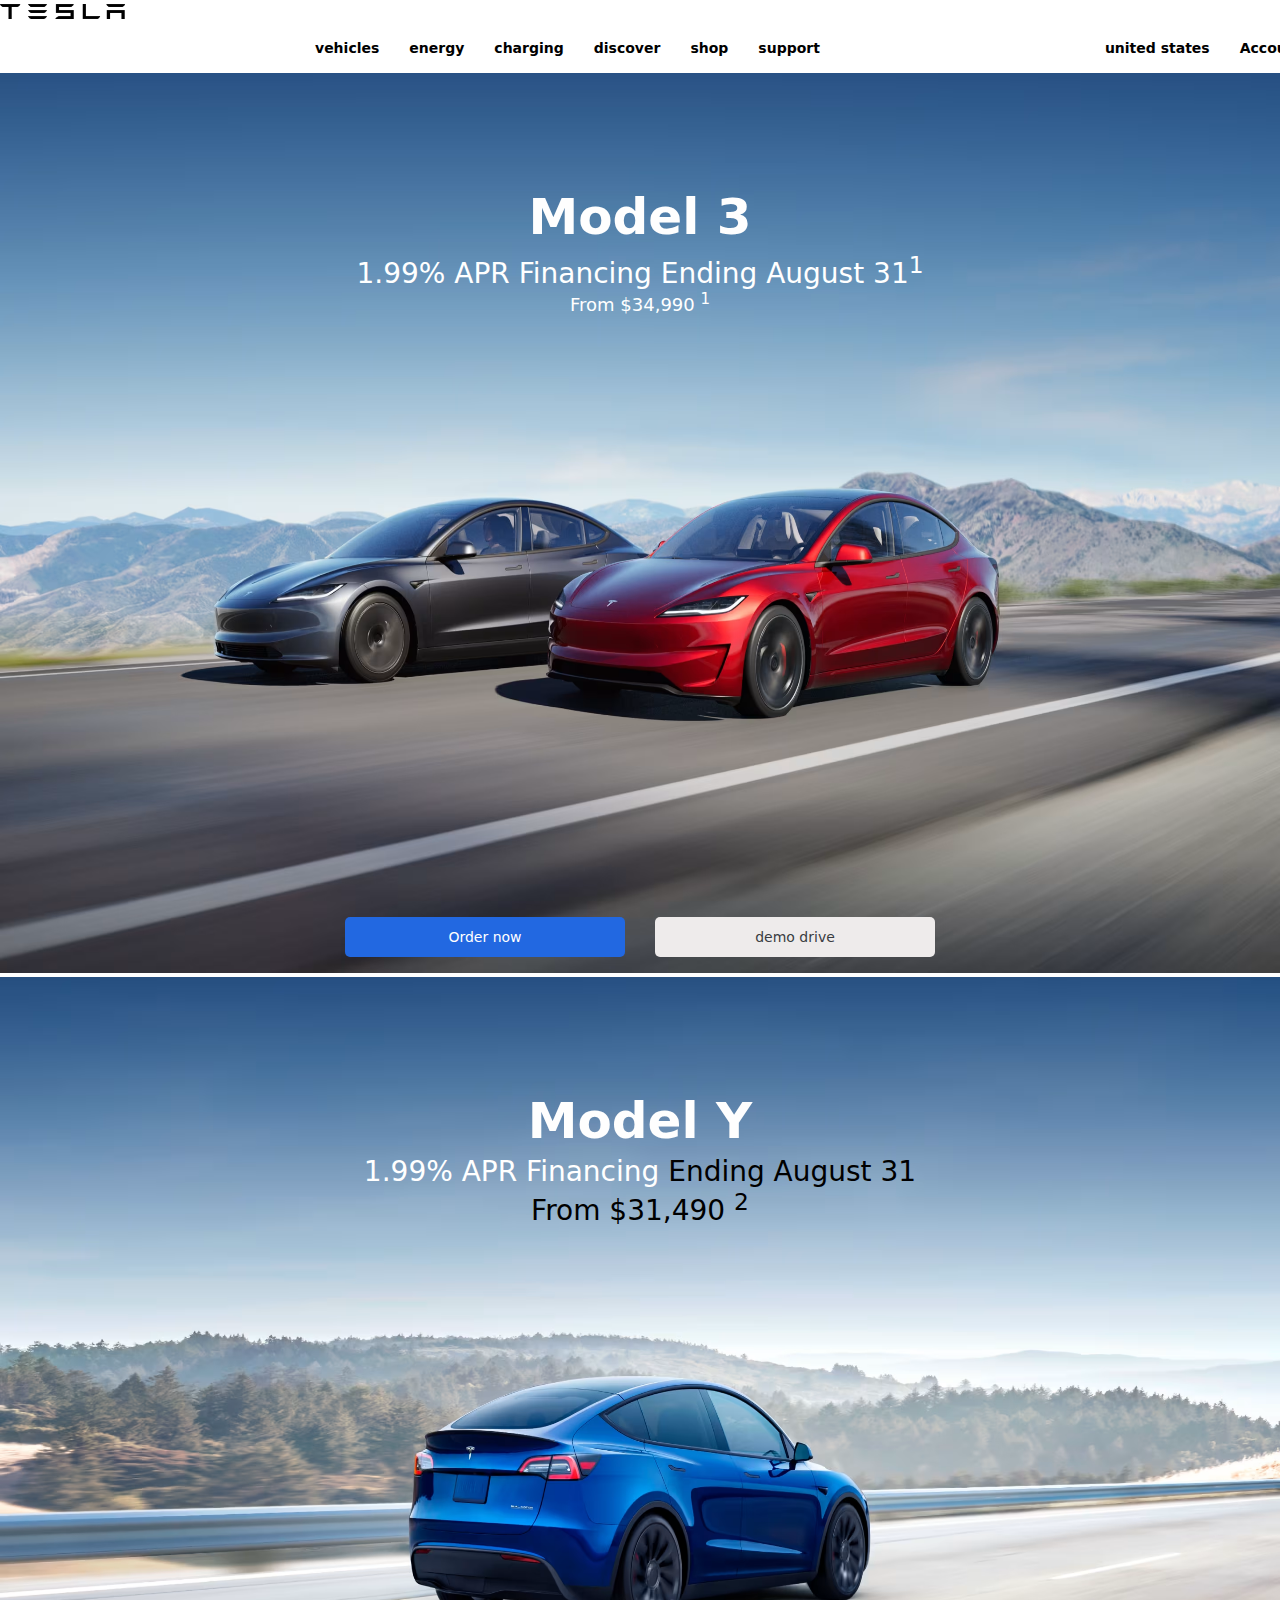
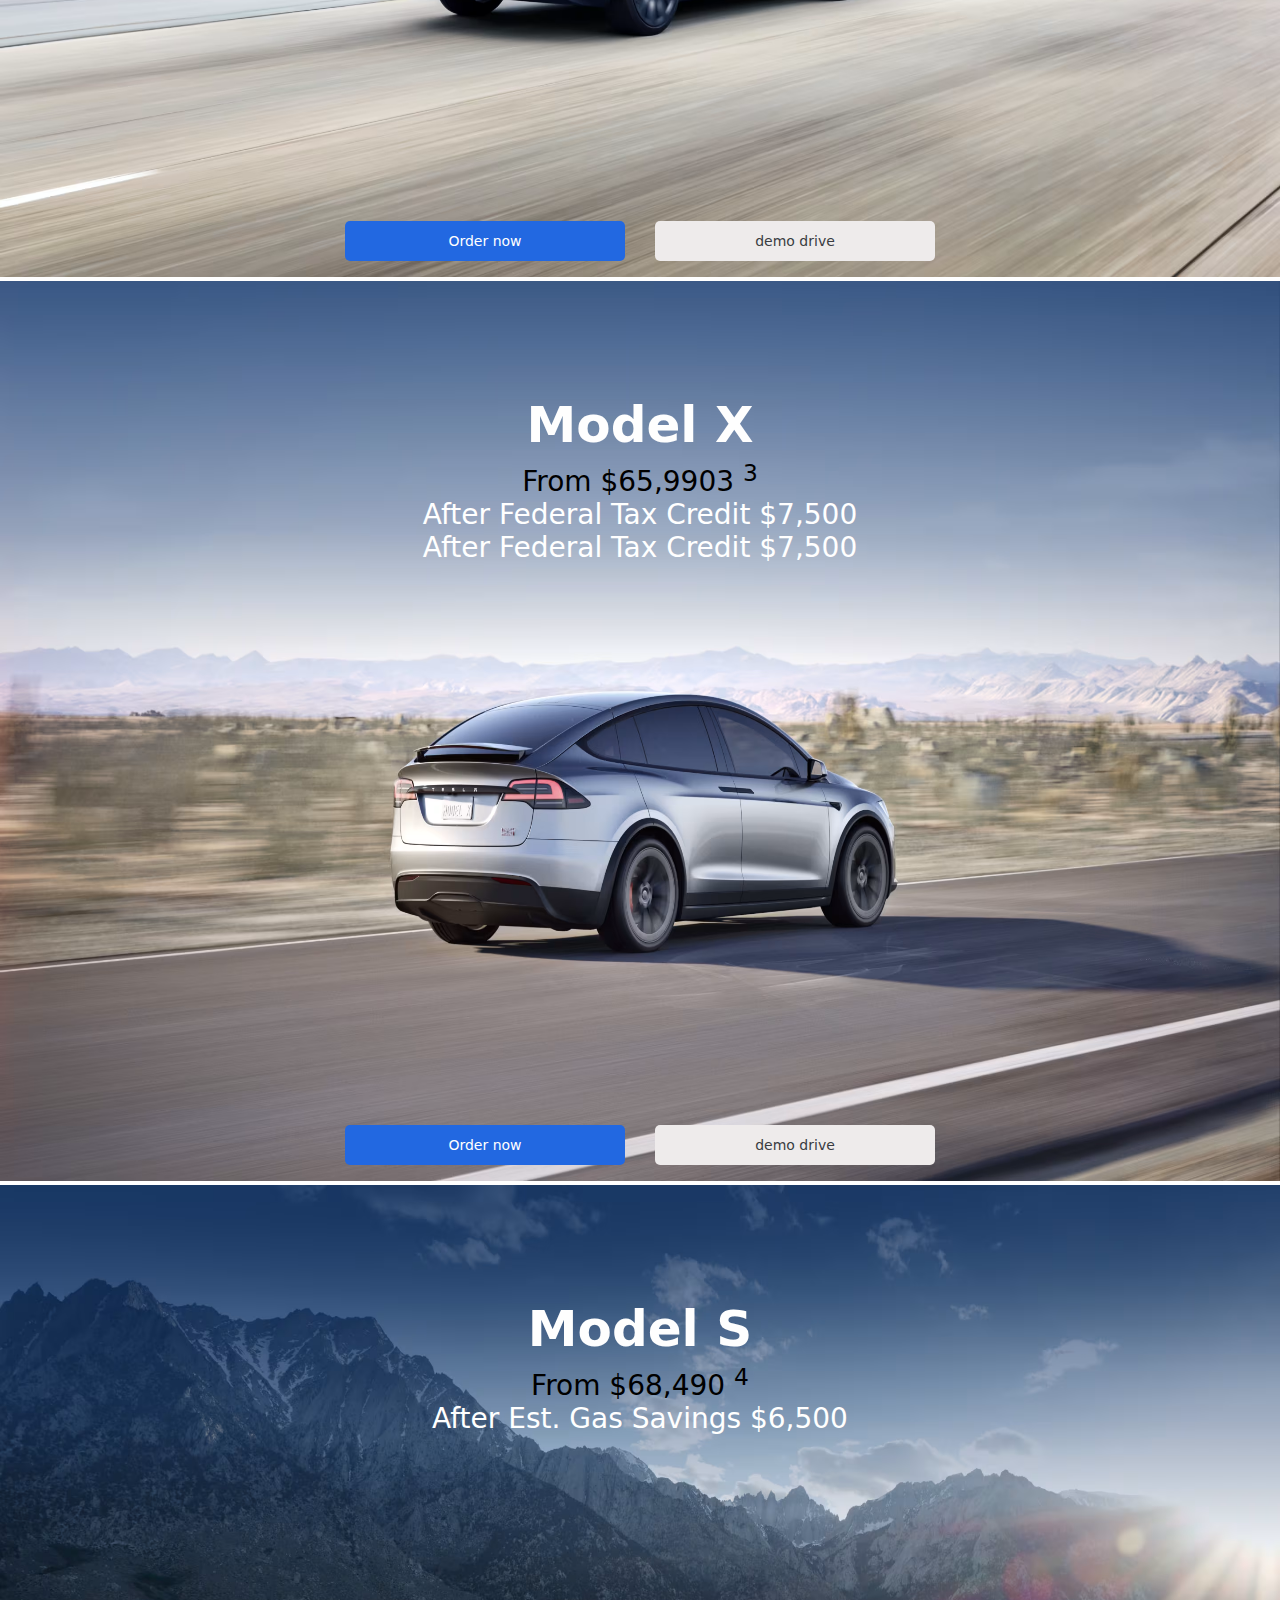
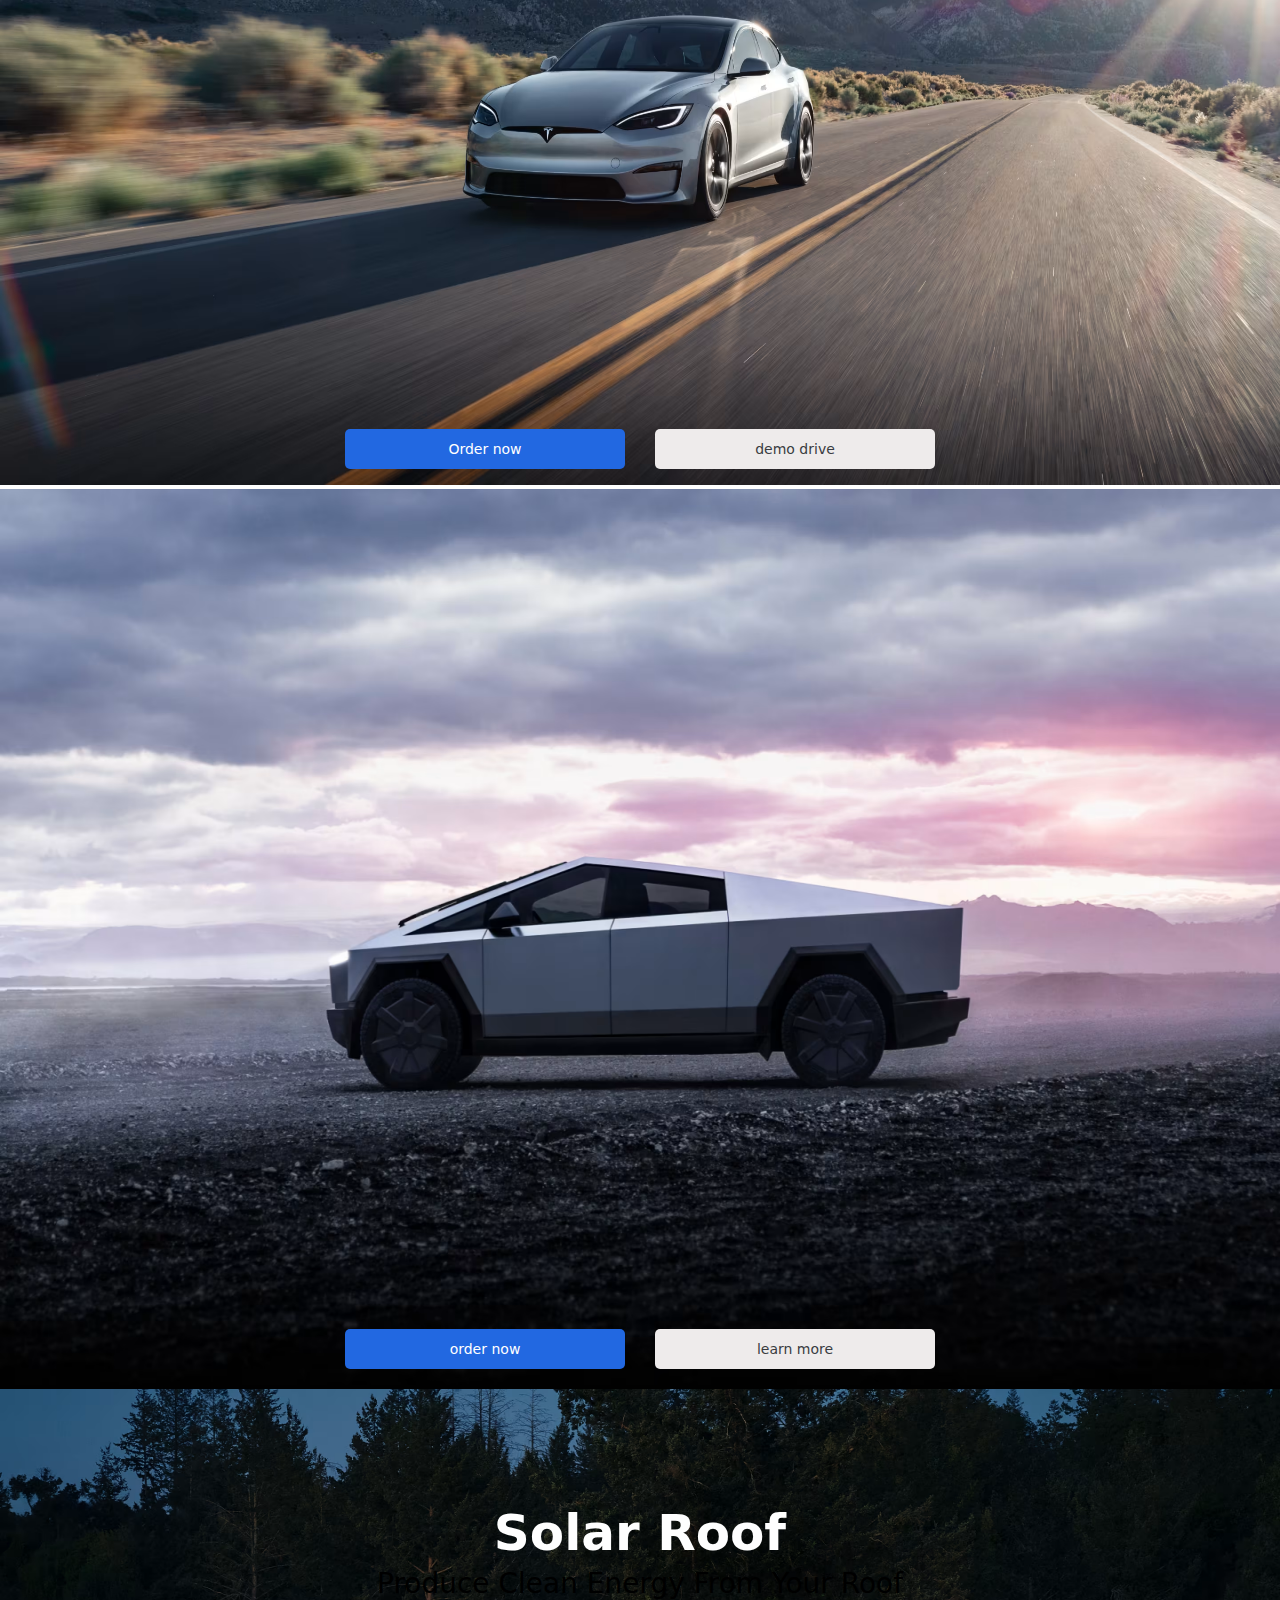
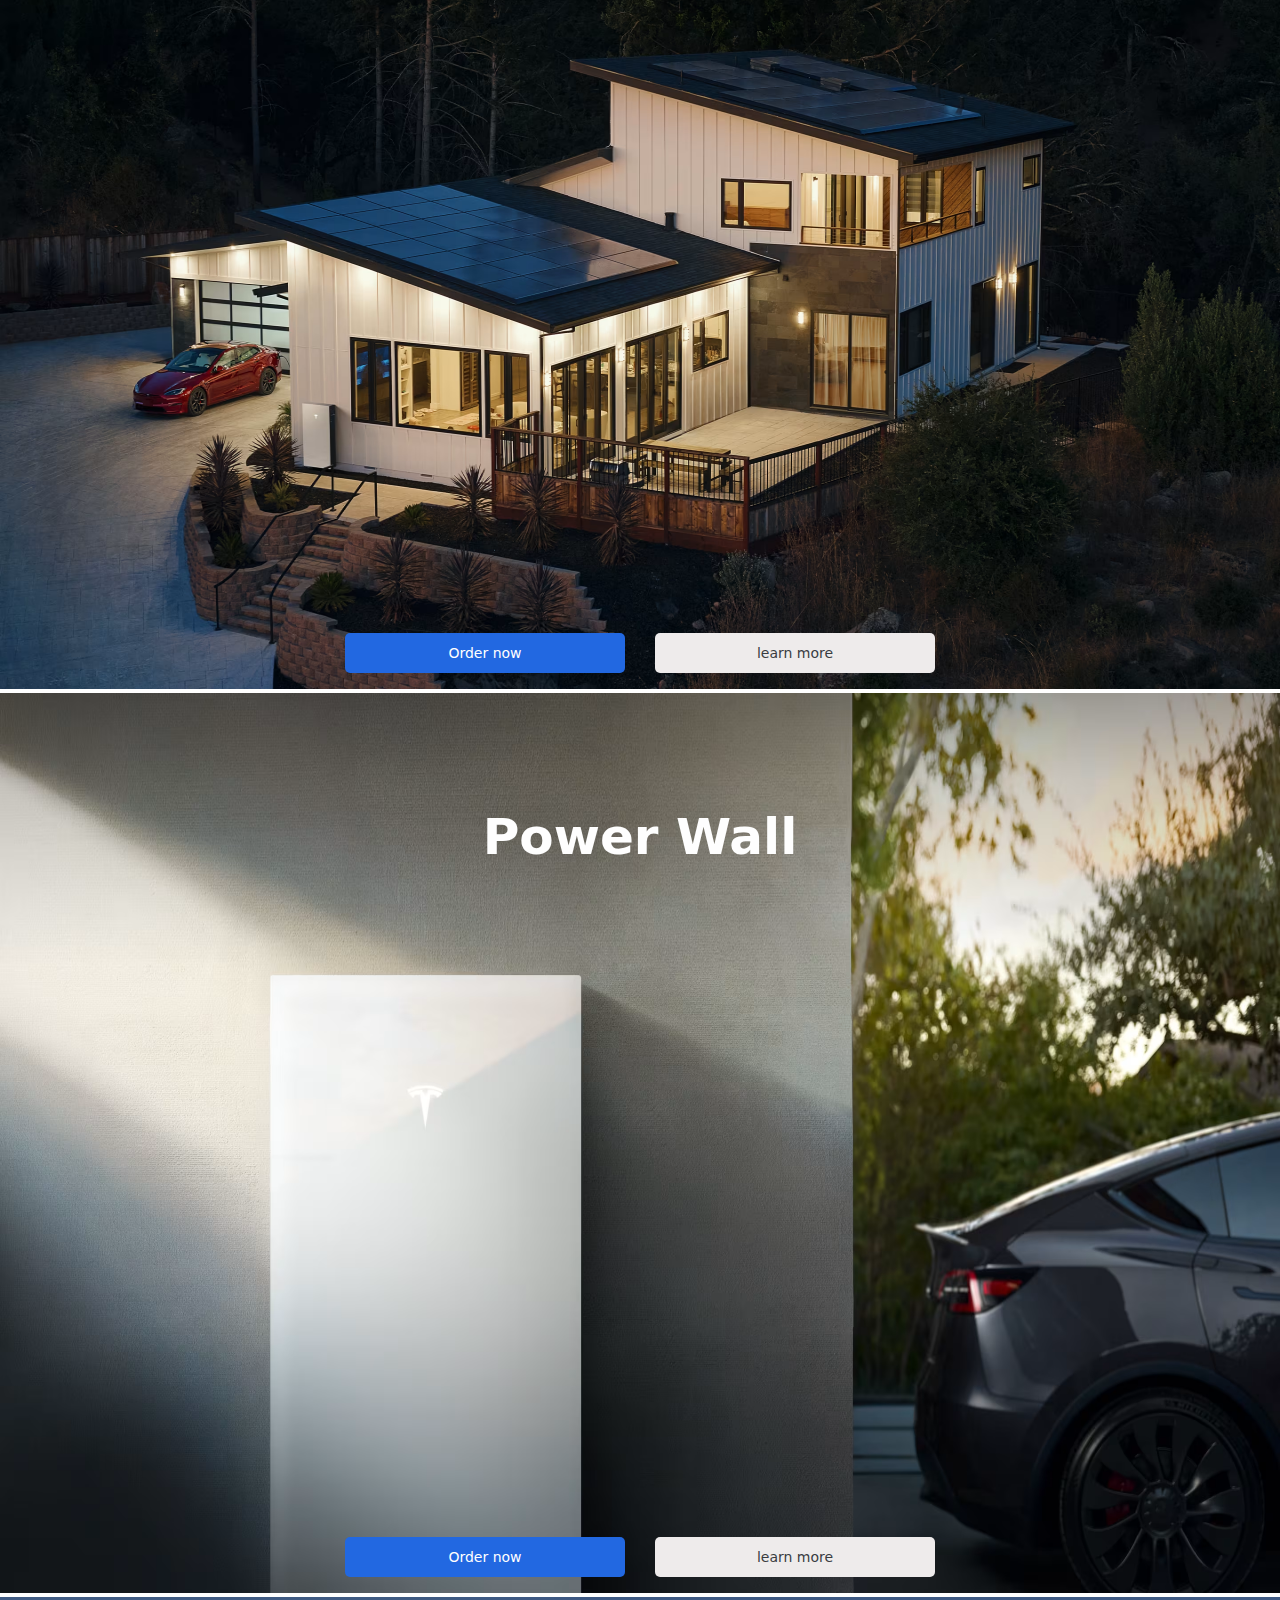
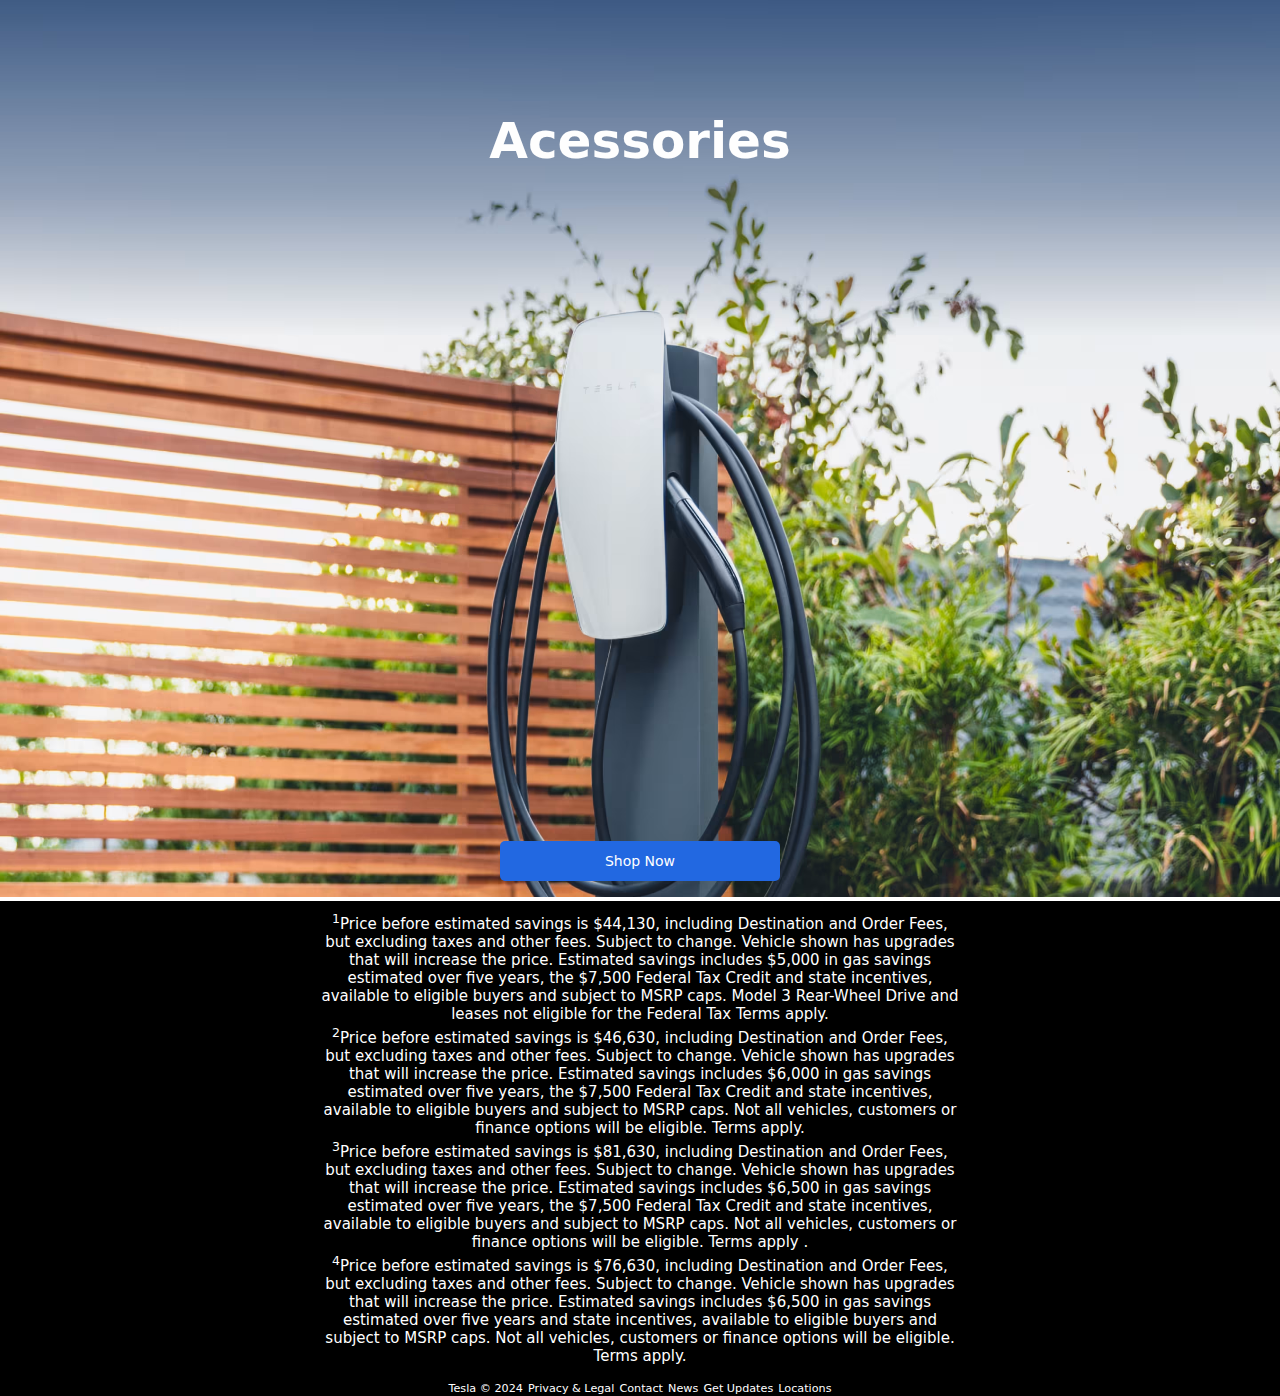
==== index.html @ 8557827c "Rename index1.html to index.html" ====
<!DOCTYPE html>
<html lang="en">
<head>
    <meta charset="UTF-8">
    <link rel="stylesheet" href="https://cdnjs.cloudflare.com/ajax/libs/font-awesome/6.6.0/css/all.min.css" integrity="sha512-Kc323vGBEqzTmouAECnVceyQqyqdsSiqLQISBL29aUW4U/M7pSPA/gEUZQqv1cwx4OnYxTxve5UMg5GT6L4JJg==" crossorigin="anonymous" referrerpolicy="no-referrer" />
    <link rel="stylesheet" href="style.css">
    <link rel="icon" href="https://upload.wikimedia.org/wikipedia/commons/thumb/b/bb/Tesla_T_symbol.svg/800px-Tesla_T_symbol.svg.png">
    <link href="https://fonts.googleapis.com/css2?family=Orbitron:wght@400;700&display=swap" rel="stylesheet">
    <meta name="viewport" content="width=device-width, initial-scale=1.0">
    <title>TESLA</title>
</head>
<body>
    <header id="navbar">
        <div>
            <img src="./images/logo.png" alt="Tesla Logo">
        </div>
        <nav class="mdl">
            <a href="#">vehicles</a>
            <a href="#">energy</a>
            <a href="#">charging</a>
            <a href="#">discover</a>
            <a href="#">shop</a>
            <a href="#">support</a>
            <a href="#">united states</a>
            <a href="#">Account</a>
            <a id="menu" href="#">Menu</a>
           
        </nav>
    </header>


    <div class="main">
        <div class="main-1">
            <div class="model1">
                <div class="main-2">
                    <div class="head head-1">
                        <h1>Model 3</h1>
                        <span> <a href="#">1.99% APR Financing Ending August 31<sup>1</sup></a></span>
                        <p class="a2">From $34,990 <sup>1</sup></p>
                    </div>
                    <img src="./images/Homepage-Model-3-Desktop-US (1).avif" alt="">
                    <div class="login login-1">
                        <div class="btn">
                            <div id="order">
                                <span>Order now</span>
                            </div>
                            <div id="invn">
                                <span>demo drive</span>
                            </div>
                        </div>
                        <div class="blank"></div>
                        <div class="aroow"></div>
                    </div>
                </div>    
            </div>
            <div class="model2">
                <div class="main-2">
                    <div class="head head-2">
                        <h1>Model Y</h1>
                        <span><a href="#">1.99% APR Financing </a>Ending August 31</span>
                        <span>From $31,490 <sup>2</sup></span>
                    </div>
                    <img src="./images/Homepage-Model-Y-Desktop-US-v2.avif" alt="">
                    <div class="login login-2">
                        <div class="btn">
                            <div id="order">
                                <span>Order now</span>
                            </div>
                            <div id="invn">
                                <span>demo drive</span>
                            </div>
                        </div>
                        <div class="blank"></div>
                        <div class="aroow"></div>
                    </div>
                </div>
            </div>
            <div class="model3">
                <div class="main-2">
                    <div class="head head-2">
                        <h1>Model X</h1>
                        <span>From $65,9903 <sup>3</sup></span>
                        <span><a href="#">After Federal Tax Credit $7,500 <br>After Federal Tax Credit $7,500 </a></span>
                        
                    </div>
                    <img src="./images/Homepage-Model-X-Desktop-US.avif" alt="">
                    <div class="login login-2">
                        <div class="btn">
                            <div id="order">
                                <span>Order now</span>
                            </div>
                            <div id="invn">
                                <span>demo drive</span>
                            </div>
                        </div>
                        <div class="blank"></div>
                        <div class="aroow"></div>
                    </div>
                </div>
            </div>
            <div class="model4">
                <div class="main-2">
                    <div class="head head-2">
                        <h1>Model S</h1>
                        <span>From $68,490 <sup>4</sup></span>
                        <span><a href="#">After Est. Gas Savings $6,500 </a></span>
                        
                    </div>
                    <img src="./images/Homepage-Model-S-Desktop-US.avif" alt="">
                    <div class="login login-2">
                        <div class="btn">
                            <div id="order">
                                <span>Order now</span>
                            </div>
                            <div id="invn">
                                <span>demo drive</span>
                            </div>
                        </div>
                        <div class="blank"></div>
                        <div class="aroow"></div>
                    </div>
                </div>
            </div>
            <div class="model5">
                <div class="main-2">
                    <div class="image-container">
                        <img src="./images/Homepage-Cybertruck-Desktop.avif" alt="" class="background-image">
                       
                    </div>
                    <div class="login login-2">
                        <div class="btn">
                            <div id="order">
                                <span>order now</span>
                            </div>
                            <div id="invn">
                                <span>learn more</span>
                            </div>
                        </div>
                        <div class="blank"></div>
                        <div class="aroow"></div>
                    </div>
                </div>
            </div>
            <div class="model6">
                <div class="main-2">
                    <div class="head head-5">
                        <h1>Solar Roof</h1>
                        <span>Produce Clean Energy From Your Roof</span>
                    </div>
                    <img src="./images/Homepage-SolarPanels-01-Desktop.avif" alt="">
                    <div class="login login-5">
                        <div class="btn">
                            <div id="order">
                                <span>Order now</span>
                            </div>
                            <div id="invn">
                                <span>learn more</span>
                            </div>
                        </div>
                        <div class="blank"></div>
                        <div class="aroow"></div>
                    </div>
                </div>
            </div>
            <div class="model7">
                <div class="main-2">
                    <div class="head head-6">
                        <h1>Power Wall</h1>
                    </div>
                    <img src="./images/Homepage-Powerwall-Desktop-US (1).avif" width="100%" alt="">
                    <div class="login login-6">
                        <div class="btn">
                            <div id="order">
                                <span>Order now</span>
                            </div>
                            <div id="invn">
                                <span>learn more</span>
                            </div>
                        </div>
                        <div class="blank"></div>
                        <div class="aroow"></div>
                    </div>
                </div>
            </div>
            <div class="model8">
                <div class="main-2">
                    <div class="head head-6">
                        <h1>Acessories</h1>
                    </div>
                    <img src="./images/Homepage-Accessories-Desktop-US.avif" width="100%" alt="">
                    <div class="login login-6">
                        <div class="btn">
                            <div id="order">
                                <span>Shop Now</span>
                            </div>
                        </div>
                        <div class="blank"></div>
                        <div class="aroow"></div>
                    </div>
                </div>
            </div>
        </div>
        <footer>
            <div class="foot-panel2">
                <P><sup>1</sup>Price before estimated savings is $44,130, including Destination and Order Fees, but excluding taxes and other fees. Subject to change. Vehicle shown has upgrades that will increase the price. Estimated savings includes $5,000 in <a href="#">gas savings</a> estimated over five years, the $7,500 Federal Tax Credit and state incentives, available to eligible buyers and subject to MSRP caps. Model 3 Rear-Wheel Drive and leases not eligible for the Federal Tax <a href="#">Terms apply.</a></P>
                <p><sup>2</sup>Price before estimated savings is $46,630, including Destination and Order Fees, but excluding taxes and other fees. Subject to change. Vehicle shown has upgrades that will increase the price. Estimated savings includes $6,000 in <a href="#">gas savings</a> estimated over five years, the $7,500 Federal Tax Credit and state incentives, available to eligible buyers and subject to MSRP caps. Not all vehicles, customers or finance options will be eligible. <a href="#">Terms apply.</a></p>
                <p><sup>3</sup>Price before estimated savings is $81,630, including Destination and Order Fees, but excluding taxes and other fees. Subject to change. Vehicle shown has upgrades that will increase the price. Estimated savings includes $6,500 in <a href="#">gas savings</a> estimated over five years, the $7,500 Federal Tax Credit and state incentives, available to eligible buyers and subject to MSRP caps. Not all vehicles, customers or finance options will be eligible. <a href="#">Terms apply</a> .</p>
                <p><sup>4</sup>Price before estimated savings is $76,630, including Destination and Order Fees, but excluding taxes and other fees. Subject to change. Vehicle shown has upgrades that will increase the price. Estimated savings includes $6,500 in <a href="#">gas savings</a>  estimated over five years and state incentives, available to eligible buyers and subject to MSRP caps. Not all vehicles, customers or finance options will be eligible. <a href="#">Terms apply</a>.</p>
            </div>
    
            <div class="foot-panel4">
                <div class="pages">
                    <a href="#">Tesla © 2024</a>
                    <a href="#"> Privacy & Legal</a>
                    <a href="#">Contact</a>
                    <a href="#">News</a>
                    <a href="#">Get Updates</a>
                    <a href="#">Locations</a>
                </div>
            </div>
        </div>
        </footer>
    

</body>
</html>
---- style.css ----
*{
    list-style: none;
    text-decoration: none;
    padding: 0;
    margin: 0; 
    font-family: system-ui, -apple-system, BlinkMacSystemFont, 'Segoe UI', Roboto, Oxygen, Ubuntu, Cantarell, 'Open Sans', 'Helvetica Neue', sans-serif;
}

body{
    width: 100vw;
    height: auto;
}



.header {
    width: 1488px;
    background-color: transparent ;
    z-index: 1000;
    height: 50px;
    display: flex;
    align-items: center;
    padding: 0 20px;
    box-shadow: 0 2px 4px rgba(0, 0, 0, 0.1);
    overflow-x: hidden;
}

header div img{
    width: 125px;
    height: 15px;
    cursor: pointer;
    margin-top: 4px;
    color: #000000;
}   

header a{
    line-height: 30px;
    padding: 0 15px;
    white-space: nowrap;
    text-align: center;
    display: inline-block;
    text-decoration: none;
    font-size: 14px;
    font-weight: 500;
    border-radius: 10px;
    cursor: pointer;
    font-weight: 600;
    color:#000000;
}

.mdl{
    margin-left: 300px;
    position: relative;
    font-size: 15px;
    font-weight: 600;
    height: 50px;
    display: flex;
    align-items: center;
    z-index: 5;
}

.mdl a:nth-child(6){
    padding-right:270px;
}

.hover{
    background-color: rgba(128,128,128,0.15);
    position: absolute;
    z-index: -1;
    opacity: 0;
    transition: all 0.7s;
    border-radius: 5px;
    height: 30px;
    display: inline-block;
}

.mdl a:nth-child(1):hover~.hover{
    opacity: 1;
    left: 0;
    width: 80px;
}

.mdl a:nth-child(2):hover~.hover{
    opacity: 1;
    left: 86px;
    width: 75px;
}

.mdl a:nth-child(3):hover~.hover{
    opacity: 1;
    left: 165px;
    width: 80px;
}

.mdl a:nth-child(4):hover~.hover{
    opacity: 1;
    left: 250px;
    width: 80px;
}

.mdl a:nth-child(5):hover~.hover{
    opacity: 1;
    left: 340px;
    width: 80px;
}

.mdl a:nth-child(6):hover~.hover{
    opacity: 1;
    left: 440px;
    width: 93px;
}

.mdl a:nth-child(7):hover~.hover{
    opacity: 1;
    left: 805px;
    width: 45px;
}

.mdl a:nth-child(8):hover~.hover{
    opacity: 1;
    left: 865px;
    width: 65px;
}

.mdl a:nth-child(9):hover~.hover{
    opacity: 1;
    left: 950px;
    width: 50px;
}

/***Hidden Side***/

.blur{
    position: absolute;
    width: 100%;
    display: none;
    height: 100vh;
    z-index: 99;
    transition: all 1s;
    backdrop-filter: blur(4px);
    background-color: #393c416e;
}

.blur.active{
    display: block;
}

.hdn-side{
    position: absolute;
    right: 0;
    width: 310px;
    opacity: 0;
    transform: translateX(320px);
    transition: all 1.2s;
    z-index: 100;
    height: 100%;
    overflow: scroll;
    background-color: white;
}

.hdn-side.active{
    transform: translateX(0);
    opacity: 1;
}

#mark{
    display: flex;
    justify-content: end;
    padding: 30px;
    background-color: white;
    position: sticky;
    z-index: 100;
    right: 0;
}

#mark .fa-xmark{
    font-size: 25px;
    padding: 8px 10px;
    transition: all 0.5s;
    cursor: pointer;
}

#mark .fa-xmark:hover{
    background-color: rgb(233,233,233);
    border-radius: 5px;
}

.hdn-cont{
    padding: 5px 30px;
    height: 100%;
}

.hdn-cont li{
    padding: 10px 15px;
    font-size: 15px;
    transition: all 0.5s;
    cursor: pointer;
    margin-bottom: 5px;
}

.hdn-cont li:hover{
    background-color: rgb(233,233,233);
    border-radius: 15px;
}

.container{
    width: 100%;
}


/***Main***/

main {
    width: 100;
    height: auto;
}

.main-1{
    display: flex;
    flex: none;
    width: 100%;
    flex-flow: column nowrap;
    scroll-snap-align: start;
}

.main-1 div img {
    width: 100%;
    height: 100vh;
    background-size: contain;
}

.main-1>div{
    text-align: center;
    flex: none;
    width: 100%;
    height: 100%;
}

.main-2{
    position: relative;
}
.image-container {
    position: relative;
    width: 100%; /* Adjust as needed */
    height: 100vh; /* Adjust as needed */
  }
  .background-image {
    width: 100%;
    height: 100vh;
    object-fit: fill;
    display: block;
  }
  .overlay-image {
    position: absolute;
    display: inline;
    margin-left: 450px;
    margin-top: -200px;
    top: 0;
    left: 0;
    max-width: 600px;

  }

.head{
    position: absolute;
    display: flex;
    flex-direction: column;
    justify-content: center;
    width: 100%;
    top: 115px;
    align-items: center;
    overflow-y: hidden;

}
h1{
    color: white;

}
.head h1{
    font-size: 50px;
    font-weight: bolder;
    color:rgb(254, 254, 254);
    padding-bottom: 5px;
}
.head span a{
    color: white;
    text-underline-position: auto;
}
.head span{
    text-decoration:white ;
    font-size: 28px;
}
 
p{
    padding: 0px;
    margin-top: 0px;
    margin-bottom: 2px;
    font-size: 18px;
    color: white;
}




.login{
    position: absolute;
    bottom: 0;
    display: flex;
    flex-direction: column;
    width: 100%;
    justify-content: center;
}

.login div{
    display: flex;
    justify-content: center;
}

.btn div{
    align-items: center;
    margin-right: 15px;
    margin-left: 15px;
    width: 280px;
    height: 40px;
    cursor: pointer;
    border-radius: 5px ;
}


#order{
    background-color: #2268e1;
    color: white;
}

#invn{
    background-color: #eeebeb;
    color: #393c41; 
}

#invn,#order{
    font-size: 14px;
    font-weight: 500;
}

.blank{
    height: 10px;
}

.login {
    height: 70px;
    font-size: 25px;
    color: rgb(75,75,75);
}



.head{
    opacity: 1;
}
.head-1{
    opacity: 1;
    transition: all 1.5s;
}




.active{
    opacity: 1;
}

.hide{
    opacity: 0;
}

/** footer **/

footer{
    background-color: #000000;
    text-align: center;
    color: white;
}
.foot-panel2{
    margin-top: 5px;
    text-align: center; 
    font-size: 12px;
    margin: auto;
    width: 50%;
    padding: 10px;
}
.foot-panel2 a{
    color: white;
}
.foot-panel2 p{
    font-size: 15px;
}
.pages a {
    text-decoration: none;
    color: white;
    font-size: 0.7rem;
}

.pages a:hover {
    text-decoration: underline;
}

.copyright {
    margin-top: 5px;
    font-size: 0.8rem;
}
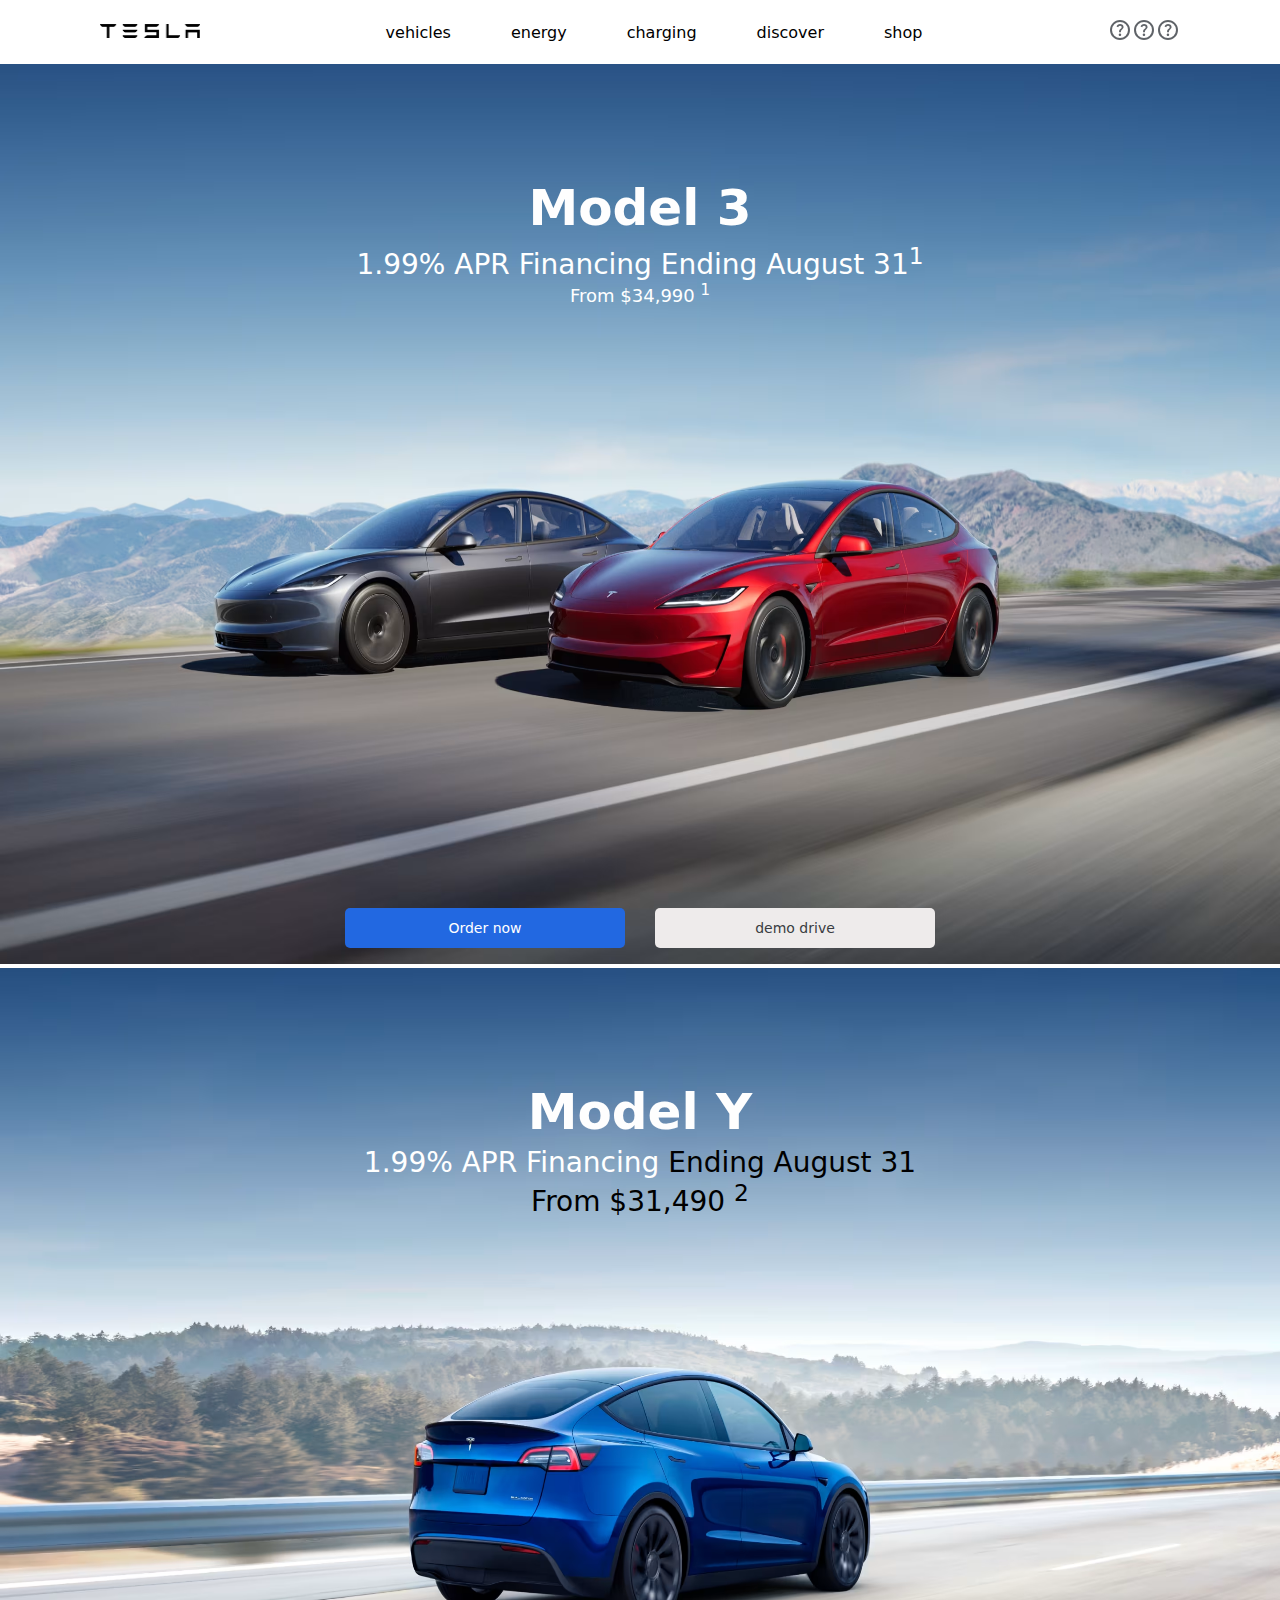
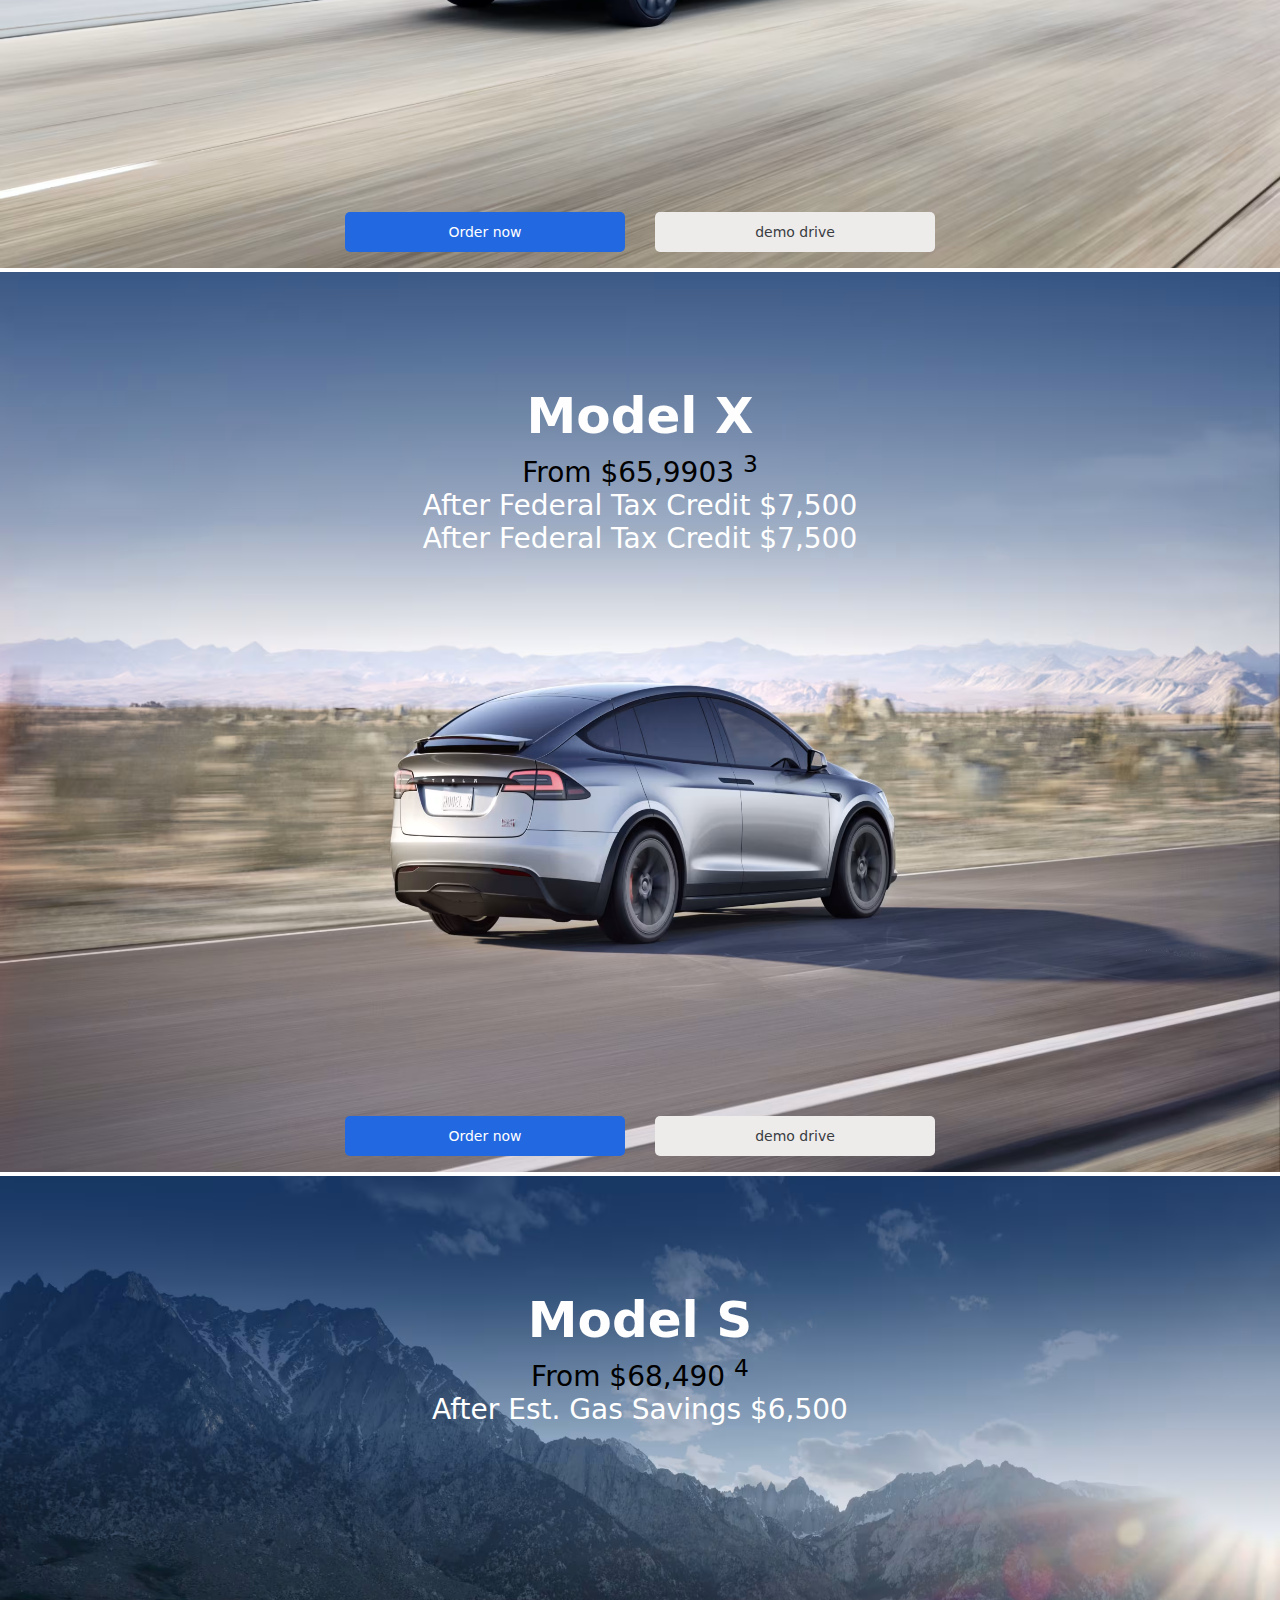
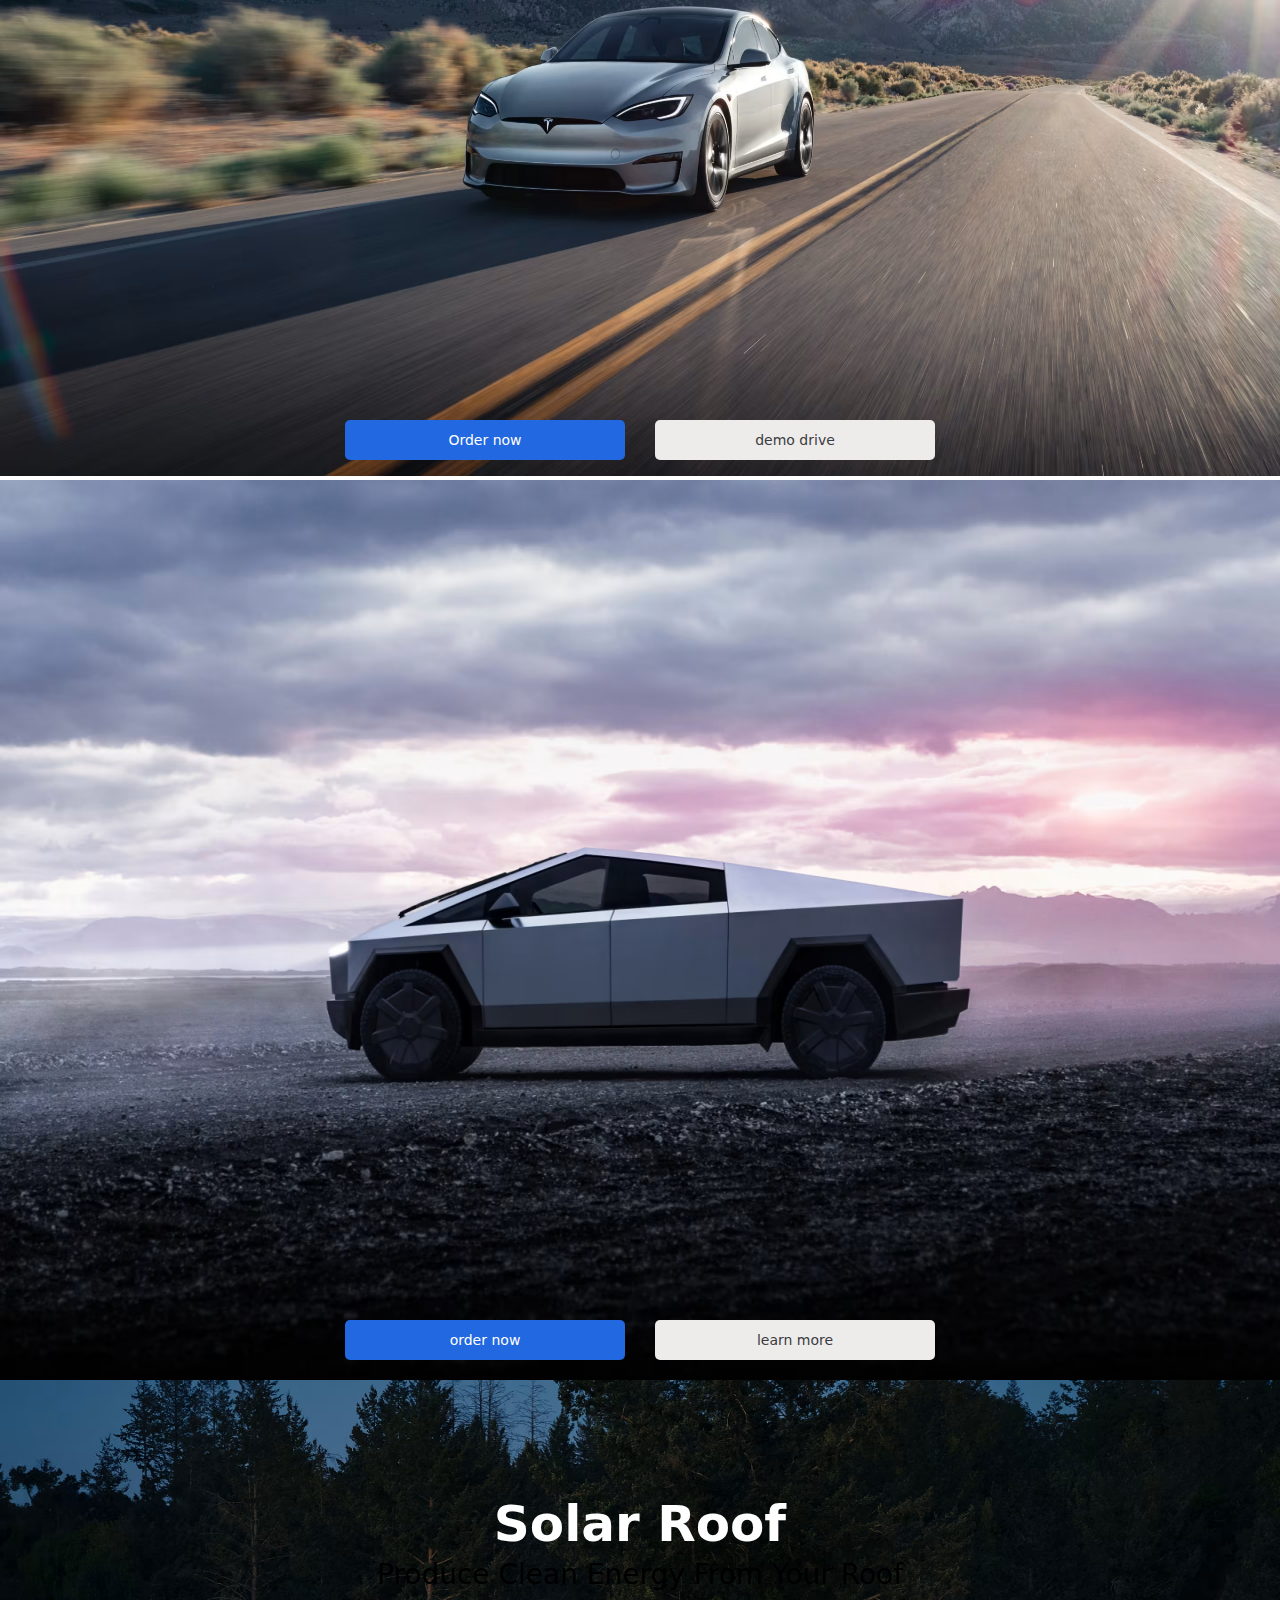
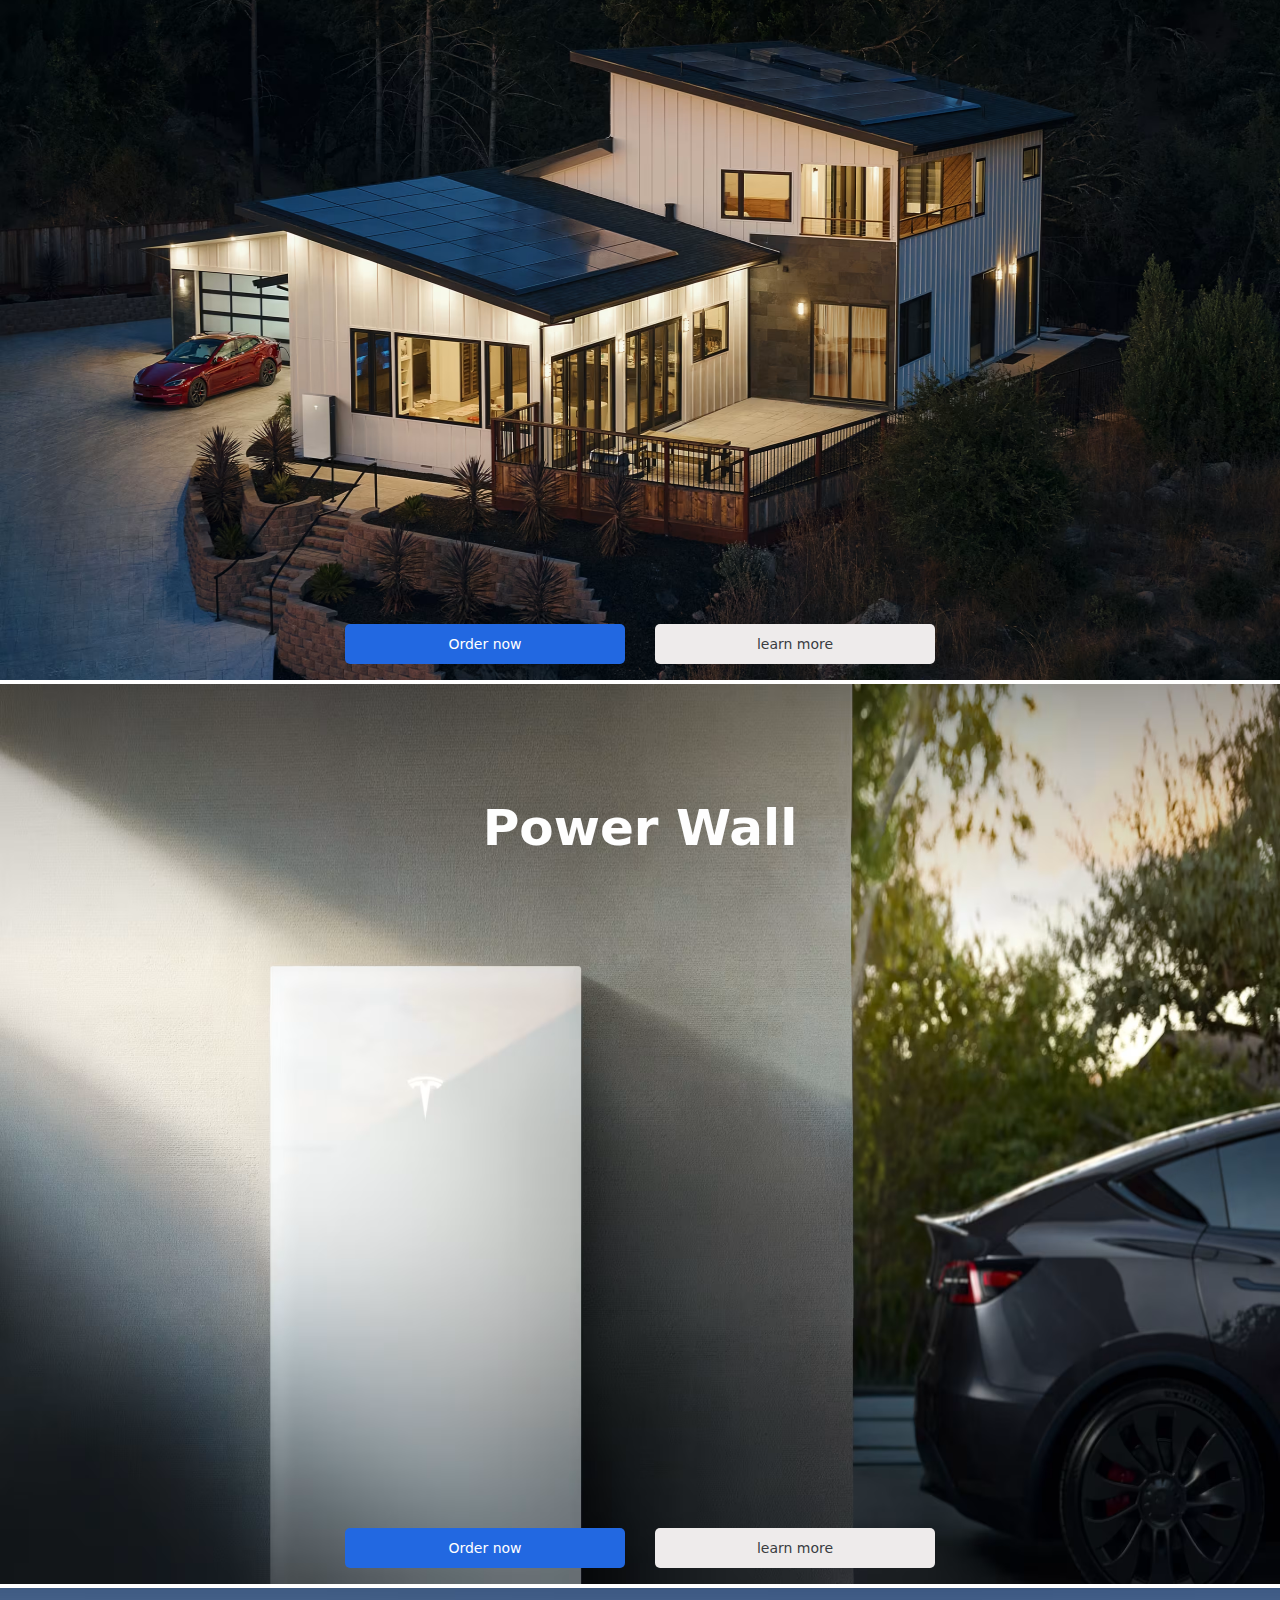
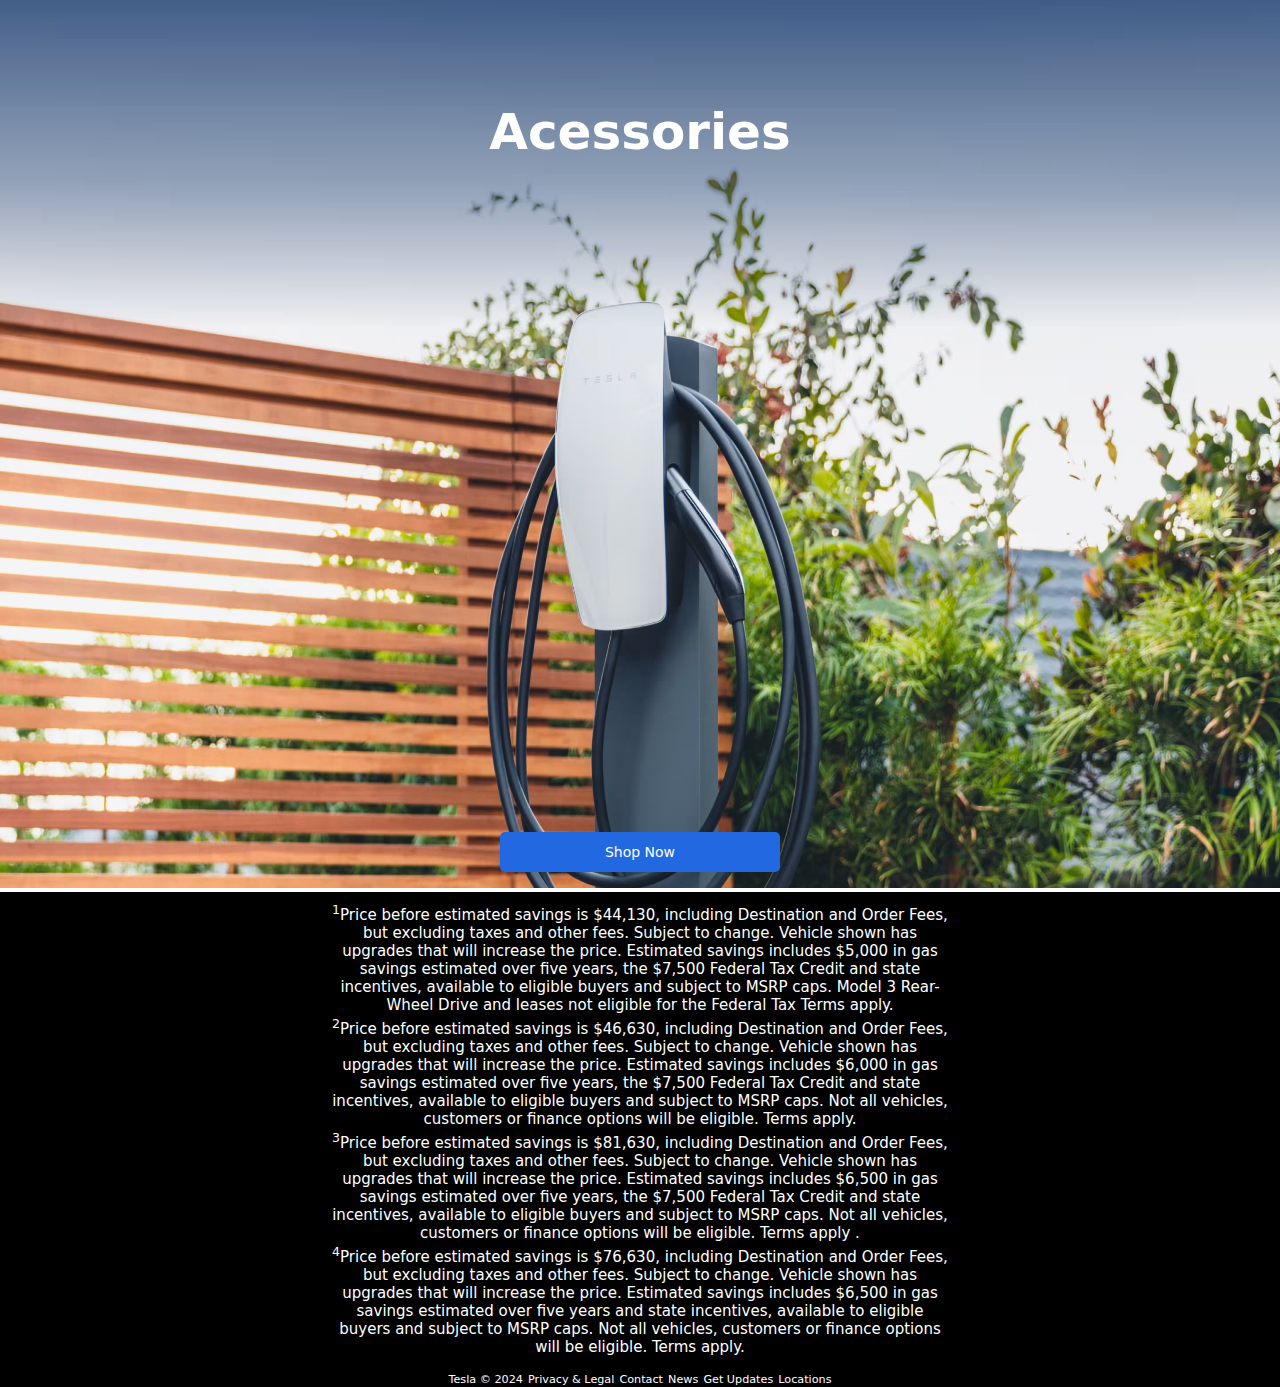
==== commit 4832ad18: "Merge branch 'main' of https://github.com/Anurenjm/TeslaClone" ====
--- a/index.html
+++ b/index.html
@@ -5,29 +5,33 @@
     <link rel="stylesheet" href="https://cdnjs.cloudflare.com/ajax/libs/font-awesome/6.6.0/css/all.min.css" integrity="sha512-Kc323vGBEqzTmouAECnVceyQqyqdsSiqLQISBL29aUW4U/M7pSPA/gEUZQqv1cwx4OnYxTxve5UMg5GT6L4JJg==" crossorigin="anonymous" referrerpolicy="no-referrer" />
     <link rel="stylesheet" href="style.css">
     <link rel="icon" href="https://upload.wikimedia.org/wikipedia/commons/thumb/b/bb/Tesla_T_symbol.svg/800px-Tesla_T_symbol.svg.png">
+    <link rel="stylesheet" href="https://fonts.googleapis.com/css2?family=Material+Symbols+Outlined:opsz,wght,FILL,GRAD@24,400,0,0" />
     <link href="https://fonts.googleapis.com/css2?family=Orbitron:wght@400;700&display=swap" rel="stylesheet">
     <meta name="viewport" content="width=device-width, initial-scale=1.0">
     <title>TESLA</title>
 </head>
 <body>
-    <header id="navbar">
-        <div>
-            <img src="./images/logo.png" alt="Tesla Logo">
-        </div>
-        <nav class="mdl">
-            <a href="#">vehicles</a>
-            <a href="#">energy</a>
-            <a href="#">charging</a>
-            <a href="#">discover</a>
-            <a href="#">shop</a>
-            <a href="#">support</a>
-            <a href="#">united states</a>
-            <a href="#">Account</a>
-            <a id="menu" href="#">Menu</a>
-           
-        </nav>
-    </header>
-
+    <div class="nabbar-holder">
+        <div class="brand-holder">
+            <img src="./images/logo.png" width="100" alt="Tesla Logo">
+        </div>
+        <div class="nav-link-holder">
+            <ul class="nav-link-list">
+                <li><a href="#">vehicles</a></li>
+                <li><a href="#">energy</a></li>
+                <li><a href="#">charging</a></li>
+                <li><a href="#">discover</a></li>
+                <li><a href="#">shop</a></li>
+            </ul>
+        </div>
+        <div class="controls-holder">
+            <ul class="control-buttons-list">
+                <li><svg xmlns="http://www.w3.org/2000/svg" height="24px" viewBox="0 -960 960 960" width="24px" fill="#5f6368"><path d="M478-240q21 0 35.5-14.5T528-290q0-21-14.5-35.5T478-340q-21 0-35.5 14.5T428-290q0 21 14.5 35.5T478-240Zm-36-154h74q0-33 7.5-52t42.5-52q26-26 41-49.5t15-56.5q0-56-41-86t-97-30q-57 0-92.5 30T342-618l66 26q5-18 22.5-39t53.5-21q32 0 48 17.5t16 38.5q0 20-12 37.5T506-526q-44 39-54 59t-10 73Zm38 314q-83 0-156-31.5T197-197q-54-54-85.5-127T80-480q0-83 31.5-156T197-763q54-54 127-85.5T480-880q83 0 156 31.5T763-763q54 54 85.5 127T880-480q0 83-31.5 156T763-197q-54 54-127 85.5T480-80Zm0-80q134 0 227-93t93-227q0-134-93-227t-227-93q-134 0-227 93t-93 227q0 134 93 227t227 93Zm0-320Z"/></svg></li>
+                <li><svg xmlns="http://www.w3.org/2000/svg" height="24px" viewBox="0 -960 960 960" width="24px" fill="#5f6368"><path d="M478-240q21 0 35.5-14.5T528-290q0-21-14.5-35.5T478-340q-21 0-35.5 14.5T428-290q0 21 14.5 35.5T478-240Zm-36-154h74q0-33 7.5-52t42.5-52q26-26 41-49.5t15-56.5q0-56-41-86t-97-30q-57 0-92.5 30T342-618l66 26q5-18 22.5-39t53.5-21q32 0 48 17.5t16 38.5q0 20-12 37.5T506-526q-44 39-54 59t-10 73Zm38 314q-83 0-156-31.5T197-197q-54-54-85.5-127T80-480q0-83 31.5-156T197-763q54-54 127-85.5T480-880q83 0 156 31.5T763-763q54 54 85.5 127T880-480q0 83-31.5 156T763-197q-54 54-127 85.5T480-80Zm0-80q134 0 227-93t93-227q0-134-93-227t-227-93q-134 0-227 93t-93 227q0 134 93 227t227 93Zm0-320Z"/></svg></li>
+                <li><svg xmlns="http://www.w3.org/2000/svg" height="24px" viewBox="0 -960 960 960" width="24px" fill="#5f6368"><path d="M478-240q21 0 35.5-14.5T528-290q0-21-14.5-35.5T478-340q-21 0-35.5 14.5T428-290q0 21 14.5 35.5T478-240Zm-36-154h74q0-33 7.5-52t42.5-52q26-26 41-49.5t15-56.5q0-56-41-86t-97-30q-57 0-92.5 30T342-618l66 26q5-18 22.5-39t53.5-21q32 0 48 17.5t16 38.5q0 20-12 37.5T506-526q-44 39-54 59t-10 73Zm38 314q-83 0-156-31.5T197-197q-54-54-85.5-127T80-480q0-83 31.5-156T197-763q54-54 127-85.5T480-880q83 0 156 31.5T763-763q54 54 85.5 127T880-480q0 83-31.5 156T763-197q-54 54-127 85.5T480-80Zm0-80q134 0 227-93t93-227q0-134-93-227t-227-93q-134 0-227 93t-93 227q0 134 93 227t227 93Zm0-320Z"/></svg></li>
+            </ul>
+        </div>
+    </div>
 
     <div class="main">
         <div class="main-1">
--- a/style.css
+++ b/style.css
@@ -3,6 +3,7 @@
     text-decoration: none;
     padding: 0;
     margin: 0; 
+    box-sizing: border-box;
     font-family: system-ui, -apple-system, BlinkMacSystemFont, 'Segoe UI', Roboto, Oxygen, Ubuntu, Cantarell, 'Open Sans', 'Helvetica Neue', sans-serif;
 }
 
@@ -25,13 +26,39 @@
     overflow-x: hidden;
 }
 
-header div img{
-    width: 125px;
-    height: 15px;
-    cursor: pointer;
-    margin-top: 4px;
-    color: #000000;
-}   
+
+.control-buttons-list
+{
+    display: flex;
+    list-style-type: none;
+}
+
+.nabbar-holder
+{
+    width: 100%;
+    height: 4rem;
+    display: flex;
+    align-items: center;
+    justify-content: space-between;
+    padding: 0 100px;
+    }
+
+.nav-link-list
+{
+    list-style-type: none;
+    display: flex;
+    align-items: center;
+}
+
+.nav-link-list > li
+{
+    margin: 0 30px;
+    color: white;
+}
+
+.nav-link-list > li > a{
+    color: black;
+}
 
 header a{
     line-height: 30px;
